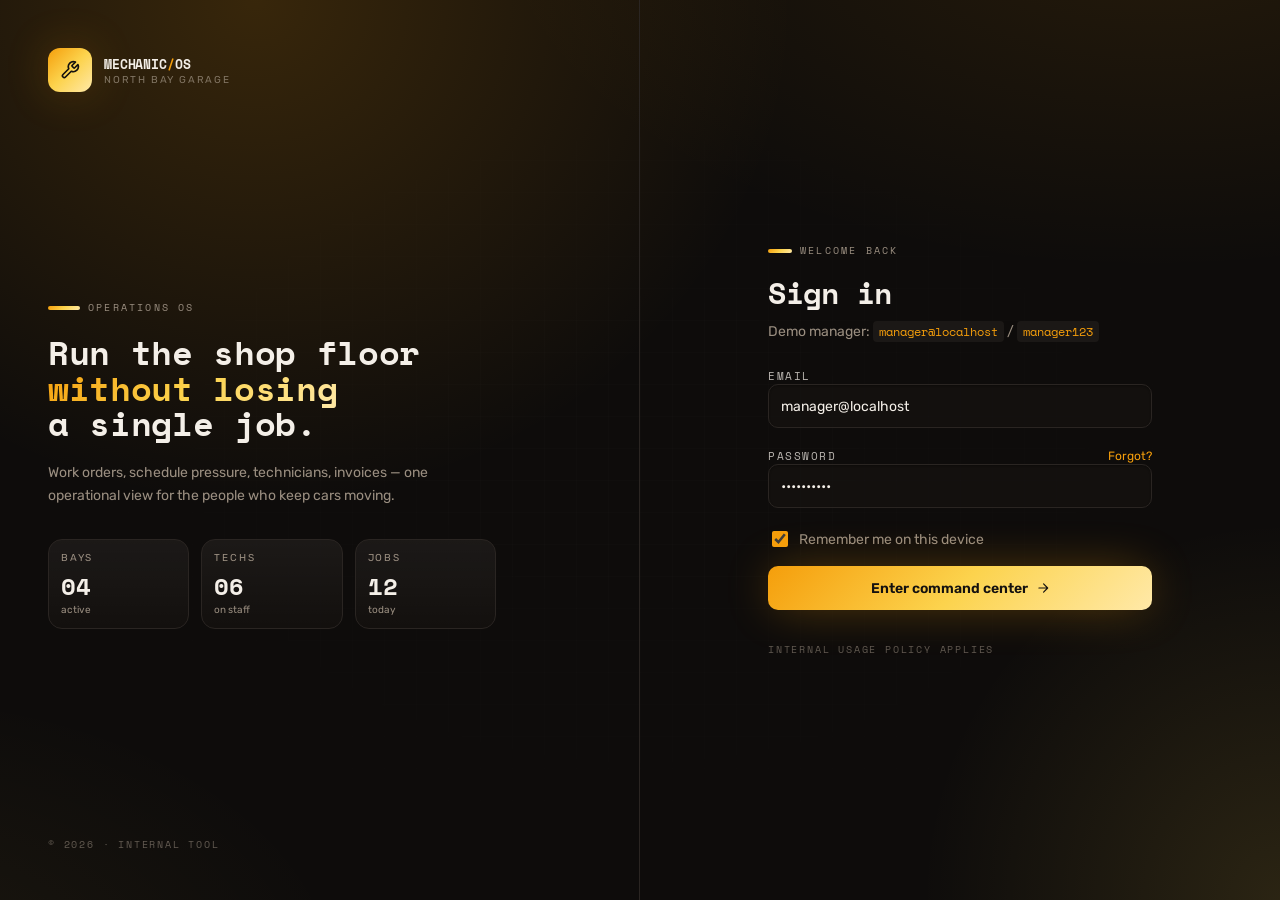
==== src/MechanicShop.Api/wwwroot/index.html @ 0b18bdd2 "Initial MechanicShop portfolio project" ====
<!doctype html>
<html lang="en">
  <head>
    <meta charset="utf-8" />
    <meta name="viewport" content="width=device-width, initial-scale=1" />
    <title>MechanicOS — Sign in</title>
    <meta
      name="description"
      content="Workshop operations command center for North Bay Garage."
    />
    <link rel="preconnect" href="https://fonts.googleapis.com" />
    <link rel="preconnect" href="https://fonts.gstatic.com" crossorigin />
    <link
      rel="stylesheet"
      href="https://fonts.googleapis.com/css2?family=Rubik:wght@400;500;600;700&family=Space+Mono:wght@400;700&display=swap"
    />
    <link rel="stylesheet" href="css/shared.css" />
    <link rel="stylesheet" href="css/index.css" />
  </head>
  <body>
    <div class="login">
      <div class="login__bg-ember"></div>
      <div class="login__bg-grid"></div>

      <aside class="login__brand-pane">
        <div class="login__brand">
          <div class="login__brand-logo" data-icon="wrench"></div>
          <div>
            <div class="brand-name">MECHANIC<span class="slash">/</span>OS</div>
            <div class="brand-sub">North Bay Garage</div>
          </div>
        </div>

        <div class="login__pitch">
          <div class="page-eyebrow">
            <span class="bar"></span><span class="label">Operations OS</span>
          </div>
          <h2 class="login__headline">
            Run the shop floor<br />
            <span class="text-gradient">without losing</span><br />
            a single job.
          </h2>
          <p class="login__sub">
            Work orders, schedule pressure, technicians, invoices — one
            operational view for the people who keep cars moving.
          </p>

          <div class="login__stats">
            <div class="login__stat">
              <div class="k">Bays</div>
              <div class="v">04</div>
              <div class="s">active</div>
            </div>
            <div class="login__stat">
              <div class="k">Techs</div>
              <div class="v">06</div>
              <div class="s">on staff</div>
            </div>
            <div class="login__stat">
              <div class="k">Jobs</div>
              <div class="v">12</div>
              <div class="s">today</div>
            </div>
          </div>
        </div>

        <div class="login__footer">
          © <span id="year"></span> · Internal tool
        </div>
      </aside>

      <section class="login__form-pane">
        <div class="login__form-wrap">
          <div class="page-eyebrow">
            <span class="bar" style="width: 24px"></span
            ><span class="label">Welcome back</span>
          </div>
          <h1 class="login__title">Sign in</h1>
          <p class="login__hint">
            Demo manager: <code class="login__code">manager@localhost</code> / <code class="login__code">manager123</code>
          </p>

          <form id="login-form" class="login__form">
            <div class="field">
              <label class="field-label">Email</label>
              <input
                id="email"
                class="input login__input"
                type="email"
                autocomplete="username"
              />
            </div>
            <div class="field">
              <div class="login__pwd-row">
                <label class="field-label">Password</label>
                <a class="login__forgot" href="#">Forgot?</a>
              </div>
              <input
                id="password"
                class="input login__input"
                type="password"
                autocomplete="current-password"
              />
            </div>
            <label class="login__remember">
              <input id="remember" type="checkbox" checked />
              Remember me on this device
            </label>
            <div id="login-error" class="login__error hidden"></div>
            <button type="submit" class="login__submit" id="login-submit">
              <span id="login-label">Enter command center</span>
              <span data-icon="arrowRt" data-size="14"></span>
            </button>
          </form>

          <p class="login__policy">Internal usage policy applies</p>
        </div>
      </section>
    </div>

    <script src="js/shared/templates.js"></script>
    <script src="js/shared/icons.js"></script>
    <script src="js/shared/session.js"></script>
    <script src="js/shared/components.js"></script>
    <script src="js/shared/utils.js"></script>
    <script src="js/shared/shell.js"></script>
    <script src="js/Api/core.js"></script>
    <script src="js/Api/auth.api.js"></script>
    <script src="js/index.js"></script>
  </body>
</html>
---- src/MechanicShop.Api/wwwroot/css/shared.css ----
:root{--canvas: #0E0C0B;--background: #0E0C0B;--foreground: #F4EFE8;--ink: #F4EFE8;--raised: #1B1816;--card: #161311;--popover: #1B1816;--secondary: #262220;--muted: #1F1B19;--muted-foreground: #9A8E80;--border: #2A2522;--input: #2A2522;--ring: #F59E0B;--primary: #F59E0B;--primary-foreground: #14110F;--primary-deep: #B26A00;--accent: #FCD34D;--accent-foreground: #14110F;--success: #34D399;--destructive: #F87171;--info: #60A5FA;--warning: #FBBF24;--sidebar: #0A0908;--sidebar-foreground: #B8AB9C;--sidebar-accent: #1F1B19;--sidebar-accent-foreground: #F4EFE8;--sidebar-border: #1C1816;--gradient-primary: linear-gradient(135deg, #F59E0B 0%, #FCD34D 50%, #FFE9A8 100%);--gradient-ember: radial-gradient(60% 80% at 20% 0%, rgba(245,158,11,.18), transparent 70%), radial-gradient(40% 60% at 100% 100%, rgba(252,211,77,.12), transparent 70%);--gradient-surface: linear-gradient(180deg, rgba(255,255,255,.04), rgba(255,255,255,0));--shadow-elegant: 0 20px 60px -20px rgba(0,0,0,.6), 0 1px 0 0 rgba(255,255,255,.04) inset;--shadow-glow: 0 0 48px -8px rgba(245,158,11,.45);--radius-sm: 6px;--radius-md: 10px;--radius-lg: 14px;--radius-xl: 18px;--radius-2xl: 24px;--font-sans: "Rubik", ui-sans-serif, system-ui, -apple-system, "Segoe UI", Roboto, sans-serif;--font-display: "Space Mono", ui-monospace, "JetBrains Mono", Menlo, monospace;--font-mono: "Space Mono", ui-monospace, Menlo, monospace}*{box-sizing:border-box;border-color:var(--border)}html,body{margin:0;padding:0}body{font-family:var(--font-sans);background:radial-gradient(1100px 600px at 90% -10%,rgba(245,158,11,.1),transparent 60%),radial-gradient(800px 500px at -10% 110%,rgba(252,211,77,.06),transparent 60%),var(--canvas);color:var(--foreground);-webkit-font-smoothing:antialiased;min-height:100vh}a{color:inherit;text-decoration:none}button{font:inherit;color:inherit;background:none;border:0;cursor:pointer}input,select,textarea{font:inherit;color:inherit}img,svg{display:block;max-width:100%}::selection{background:#f59e0b59;color:#fff7e6}h1,h2,h3{font-family:var(--font-display);letter-spacing:-.01em;margin:0}p{margin:0}ul{list-style:none;padding:0;margin:0}table{border-collapse:collapse;width:100%}.font-display{font-family:var(--font-display);letter-spacing:-.01em}.font-mono{font-family:var(--font-mono)}.tabular{font-variant-numeric:tabular-nums}.uppercase{text-transform:uppercase}.muted{color:var(--muted-foreground)}.ink{color:var(--ink)}.text-primary{color:var(--primary)}.text-success{color:var(--success)}.text-destructive{color:var(--destructive)}.text-warning{color:var(--warning)}.text-info{color:var(--info)}.text-gradient{background-image:var(--gradient-primary);-webkit-background-clip:text;background-clip:text;color:transparent}.hidden{display:none!important}.truncate{overflow:hidden;text-overflow:ellipsis;white-space:nowrap}*{scrollbar-width:thin;scrollbar-color:rgba(245,158,11,.45) transparent}*::-webkit-scrollbar{width:10px;height:10px}*::-webkit-scrollbar-thumb{background:linear-gradient(180deg,#f59e0b8c,#b26a008c);border-radius:999px;border:2px solid transparent;background-clip:padding-box}*::-webkit-scrollbar-thumb:hover{background:linear-gradient(180deg,#f59e0b,#b26a00);background-clip:padding-box}.app{display:flex;min-height:100vh}.sidebar{width:256px;flex-shrink:0;background:var(--sidebar);color:var(--sidebar-foreground);border-right:1px solid var(--sidebar-border);display:flex;flex-direction:column;position:sticky;top:0;height:100vh;z-index:30;transition:width .3s}.sidebar.collapsed{width:72px}.sidebar-brand{height:64px;padding:0 20px;display:flex;align-items:center;gap:12px;border-bottom:1px solid var(--sidebar-border)}.sidebar.collapsed .sidebar-brand{padding:0 12px;justify-content:center}.brand-logo{position:relative;height:36px;width:36px;flex-shrink:0;border-radius:var(--radius-lg);background:var(--gradient-primary);display:grid;place-items:center;color:var(--primary-foreground);font-family:var(--font-display);font-weight:700;box-shadow:var(--shadow-glow)}.brand-logo:after{content:"";position:absolute;bottom:-3px;right:-3px;height:10px;width:10px;border-radius:999px;background:var(--success);box-shadow:0 0 0 2px var(--sidebar);animation:ember 2.4s ease-in-out infinite}.brand-text{line-height:1.1;min-width:0}.brand-name{font-family:var(--font-display);font-size:13px;font-weight:700;color:var(--foreground);letter-spacing:-.01em}.brand-name .slash{color:var(--primary)}.brand-sub{font-size:10px;text-transform:uppercase;letter-spacing:.18em;color:#b8ab9c99}.sidebar.collapsed .brand-text{display:none}.sidebar-close{margin-left:auto;display:none;color:#b8ab9ccc}.side-nav{flex:1;overflow-y:auto;padding:20px 12px}.sidebar.collapsed .side-nav{padding:20px 8px}.side-group{margin-bottom:20px}.side-group-label{padding:0 12px 8px;font-family:var(--font-display);font-size:10px;text-transform:uppercase;letter-spacing:.18em;color:#b8ab9c73}.sidebar.collapsed .side-group-label{display:none}.side-link{position:relative;display:flex;align-items:center;gap:12px;padding:8px 12px;border-radius:var(--radius-lg);font-size:14px;font-weight:500;color:#b8ab9ccc;transition:all .2s;margin-bottom:2px}.sidebar.collapsed .side-link{justify-content:center;padding:0;height:40px}.side-link:hover{background:#ffffff08;color:var(--foreground)}.side-link svg{flex-shrink:0;color:#b8ab9c8c;transition:color .2s}.side-link:hover svg{color:var(--foreground)}.side-link.active{background:var(--sidebar-accent);color:var(--sidebar-accent-foreground)}.side-link.active svg{color:var(--primary)}.side-link.active:before{content:"";position:absolute;left:0;top:8px;bottom:8px;width:2px;border-radius:0 2px 2px 0;background:var(--gradient-primary)}.side-link.active:after{content:"";position:absolute;top:0;right:0;bottom:0;left:0;border-radius:var(--radius-lg);background:var(--gradient-primary);opacity:.04;pointer-events:none}.sidebar.collapsed .side-link-label{display:none}.sidebar.collapsed .moved-inline-096{display:none!important}.side-user{border-top:1px solid var(--sidebar-border);padding:12px}.side-user-card{display:flex;align-items:center;gap:12px;background:#ffffff05;border:1px solid rgba(255,255,255,.04);border-radius:var(--radius-lg);padding:8px}.sidebar.collapsed .side-user-card{padding:6px;justify-content:center}.avatar{height:36px;width:36px;flex-shrink:0;border-radius:var(--radius-lg);background:var(--gradient-primary);color:var(--primary-foreground);display:grid;place-items:center;font-family:var(--font-display);font-weight:700;font-size:13px}.avatar.round{border-radius:999px}.avatar.sm{height:28px;width:28px;font-size:11px}.avatar.lg{height:80px;width:80px;border-radius:var(--radius-2xl);font-size:28px;box-shadow:var(--shadow-glow)}.side-user-info{min-width:0;line-height:1.1;flex:1}.side-user-name{font-size:13px;font-weight:500;color:var(--foreground)}.side-user-role{font-size:10px;text-transform:uppercase;letter-spacing:.14em;color:#b8ab9c8c}.sidebar.collapsed .side-user-info{display:none}.icon-btn{height:32px;width:32px;display:grid;place-items:center;border-radius:var(--radius-md);color:#b8ab9c99;transition:all .15s}.icon-btn:hover{color:var(--foreground);background:#ffffff0d}.main{flex:1;min-width:0;display:flex;flex-direction:column;position:relative}.main:before{content:"";position:absolute;top:0;right:0;bottom:0;left:0;background:var(--gradient-ember);opacity:.9;pointer-events:none}.main:after{content:"";position:absolute;top:0;right:0;bottom:0;left:0;pointer-events:none;opacity:.4;background-image:linear-gradient(rgba(255,255,255,.025) 1px,transparent 1px),linear-gradient(90deg,rgba(255,255,255,.025) 1px,transparent 1px);background-size:32px 32px;-webkit-mask-image:radial-gradient(ellipse at top,black 30%,transparent 75%);mask-image:radial-gradient(ellipse at top,black 30%,transparent 75%)}.topbar{position:sticky;top:0;z-index:20;height:64px;display:flex;align-items:center;gap:12px;padding:0 32px;border-bottom:1px solid var(--border);background:#0e0c0bb3;-webkit-backdrop-filter:blur(24px);backdrop-filter:blur(24px)}.topbar-menu,.topbar-toggle{height:36px;width:36px;display:grid;place-items:center;border-radius:var(--radius-md);border:1px solid var(--border);background:#16131199;color:var(--muted-foreground);transition:all .15s}.topbar-menu{display:none;color:var(--foreground)}.topbar-toggle{color:var(--muted-foreground)}.topbar-menu:hover,.topbar-toggle:hover{color:var(--foreground);border-color:#f59e0b4d}.topbar-crumb{display:flex;align-items:center;gap:8px;font-size:14px;min-width:0}.crumb-group{font-family:var(--font-display);font-size:12px;text-transform:uppercase;letter-spacing:.18em;color:#9a8e80b3;flex-shrink:0}.crumb-sep{color:#9a8e8066;flex-shrink:0}.crumb-active{color:var(--foreground);font-weight:500}.topbar-right{margin-left:auto;display:flex;align-items:center;gap:8px}.topbar-pill{display:flex;align-items:center;gap:8px;height:40px;padding:0 12px;border-radius:var(--radius-lg);border:1px solid var(--border);background:#16131199;font-size:12px}.topbar-pill .dot{height:6px;width:6px;border-radius:999px;background:var(--success);animation:ember 2.4s ease-in-out infinite}.topbar-pill .label{color:var(--muted-foreground);font-family:var(--font-display);text-transform:uppercase;letter-spacing:.14em;font-size:10px}.topbar-pill .date{color:#f4efe8cc;font-variant-numeric:tabular-nums}.bell-btn{position:relative;height:40px;width:40px;display:grid;place-items:center;border-radius:var(--radius-lg);border:1px solid var(--border);background:#16131199;color:var(--foreground);transition:all .15s}.bell-btn:hover{border-color:#f59e0b4d;background:var(--card)}.bell-btn:after{content:"";position:absolute;top:8px;right:8px;height:8px;width:8px;border-radius:999px;background:var(--primary);box-shadow:0 0 0 2px var(--canvas);animation:ember 2.4s ease-in-out infinite}.topbar-user{height:40px;padding:0 10px;display:flex;align-items:center;gap:10px;border-radius:var(--radius-lg);border:1px solid var(--border);background:#16131199}.topbar-user .avatar{height:28px;width:28px;border-radius:var(--radius-md);font-size:11px}.topbar-user-text{line-height:1.1;padding-right:4px}.topbar-user-text .n{font-size:12px;font-weight:500;color:var(--foreground)}.topbar-user-text .r{font-size:10px;text-transform:uppercase;letter-spacing:.12em;color:var(--muted-foreground)}.qc-wrap{position:relative}.qc-btn{height:40px;padding:0 14px;display:inline-flex;align-items:center;gap:8px;border-radius:var(--radius-lg);background:var(--gradient-primary);color:var(--primary-foreground);font-size:13px;font-weight:500;box-shadow:var(--shadow-glow);transition:opacity .15s}.qc-btn:hover{opacity:.95}.qc-menu{position:absolute;right:0;top:48px;width:288px;z-index:40;border-radius:var(--radius-xl);border:1px solid var(--border);background:var(--popover);box-shadow:var(--shadow-elegant);overflow:hidden;animation:fade-up .3s ease both}.qc-menu-head{padding:8px 12px;border-bottom:1px solid var(--border);font-family:var(--font-display);font-size:10px;text-transform:uppercase;letter-spacing:.22em;color:var(--muted-foreground)}.qc-list{padding:6px}.qc-item{display:flex;align-items:center;gap:12px;padding:8px 10px;border-radius:var(--radius-lg);transition:background .15s}.qc-item:hover{background:var(--raised)}.qc-icon{height:32px;width:32px;border-radius:var(--radius-md);background:var(--raised);color:var(--primary);display:grid;place-items:center;transition:background .15s}.qc-item:hover .qc-icon{background:#f59e0b1a}.qc-text{flex:1;min-width:0}.qc-label{font-size:13px;color:var(--foreground);font-weight:500}.qc-hint{font-size:11px;color:var(--muted-foreground)}.page-head{position:relative;padding:32px 32px 20px;display:flex;align-items:flex-end;justify-content:space-between;gap:12px;flex-wrap:wrap}.page-eyebrow{display:flex;align-items:center;gap:8px;margin-bottom:8px}.page-eyebrow .bar{height:4px;width:32px;border-radius:999px;background:var(--gradient-primary)}.page-eyebrow .label{font-family:var(--font-display);font-size:10px;text-transform:uppercase;letter-spacing:.22em;color:var(--muted-foreground)}.page-title{font-family:var(--font-display);font-size:20px;font-weight:700;letter-spacing:-.01em;color:var(--foreground)}.page-actions{display:flex;align-items:center;gap:8px;flex-wrap:wrap}.page-body{position:relative;padding:0 32px 48px;animation:fade-up .45s cubic-bezier(.2,.8,.2,1) both}@media (min-width: 640px){.page-title{font-size:24px}}@media (min-width: 1024px){.page-title{font-size:28px}}.btn{display:inline-flex;align-items:center;justify-content:center;gap:6px;height:36px;padding:0 16px;border-radius:var(--radius-md);font-size:14px;font-weight:500;transition:all .15s;white-space:nowrap}.btn:disabled{opacity:.5;pointer-events:none}.btn-primary{background:var(--gradient-primary);color:var(--primary-foreground);box-shadow:var(--shadow-glow)}.btn-primary:hover{opacity:.95}.btn-outline{border:1px solid var(--border);background:var(--card);color:var(--foreground)}.btn-outline:hover{background:var(--raised);border-color:#f59e0b66}.btn-ghost{color:var(--foreground)}.btn-ghost:hover{background:var(--raised)}.btn-destructive{background:var(--destructive);color:#2a0b0b}.btn-destructive:hover{opacity:.95}.btn-success{background:var(--success);color:#06281c;box-shadow:0 0 20px -4px #34d39980}.btn-success:hover{opacity:.95}.btn-sm{height:32px;padding:0 12px;font-size:12px}.panel{position:relative;background:var(--card);border:1px solid var(--border);border-radius:var(--radius-xl);overflow:hidden;background-image:var(--gradient-surface)}.panel-head{display:flex;align-items:center;justify-content:space-between;gap:12px;padding:14px 20px;border-bottom:1px solid var(--border)}.panel-title{font-family:var(--font-display);font-size:13px;font-weight:700;text-transform:uppercase;letter-spacing:.14em;color:var(--foreground)}.panel-sub{font-size:12px;color:var(--muted-foreground);margin-top:4px}.panel-body{padding:16px}.field-label{font-family:var(--font-display);font-size:11px;text-transform:uppercase;letter-spacing:.14em;color:#f4efe8bf;display:block}.field{margin-bottom:4px}.field-control{margin-top:6px}.field-error{margin-top:4px;font-size:11px;color:var(--destructive)}.field-hint{margin-top:4px;font-size:11px;color:var(--muted-foreground)}.input{height:40px;width:100%;border-radius:var(--radius-md);border:1px solid var(--border);background:var(--raised);padding:0 12px;font-size:14px;color:var(--foreground);box-shadow:inset 0 1px 2px #0000004d;transition:all .15s}.input::placeholder{color:#9a8e80b3}.input:hover{border-color:#f59e0b99;background:var(--card)}.input:focus{outline:none;border-color:#f59e0bb3;background:var(--card);box-shadow:0 0 0 3px #f59e0b33}.input-with-icon{position:relative}.input-with-icon .input{padding-left:36px}.input-with-icon>svg{position:absolute;left:12px;top:50%;transform:translateY(-50%);color:var(--muted-foreground);pointer-events:none}select.input{-webkit-appearance:none;-moz-appearance:none;appearance:none;background-image:linear-gradient(45deg,transparent 50%,var(--muted-foreground) 50%),linear-gradient(135deg,var(--muted-foreground) 50%,transparent 50%);background-position:calc(100% - 18px) center,calc(100% - 13px) center;background-size:5px 5px;background-repeat:no-repeat;padding-right:32px}.search{position:relative}.search .input{height:36px;padding-left:32px;background:#1b181699}.search>svg{position:absolute;left:10px;top:50%;transform:translateY(-50%);color:var(--muted-foreground)}.data-table{width:100%;font-size:14px}.data-table thead{background:#1b181699}.data-table th{text-align:left;font-weight:500;padding:10px 16px;font-size:12px;text-transform:uppercase;letter-spacing:.08em;color:var(--muted-foreground)}.data-table td{padding:12px 16px;border-top:1px solid var(--border)}.data-table tbody tr{transition:background .15s}.data-table tbody tr:hover{background:var(--raised)}.data-table .sub{font-size:11px;color:var(--muted-foreground);margin-top:2px}.row-hover{transition:background .15s}.row-hover:hover{background:var(--raised)}.divide-y>*+*{border-top:1px solid var(--border)}.chip{display:inline-flex;align-items:center;gap:6px;padding:2px 8px;border-radius:var(--radius-md);font-size:12px;font-weight:500;box-shadow:inset 0 0 0 1px transparent}.chip .dot{height:6px;width:6px;border-radius:999px}.chip.scheduled{background:#60a5fa1a;color:var(--info);box-shadow:inset 0 0 0 1px #60a5fa40}.chip.scheduled .dot{background:var(--info)}.chip.inprogress{background:#fbbf2426;color:var(--warning);box-shadow:inset 0 0 0 1px #fbbf2459}.chip.inprogress .dot{background:var(--warning)}.chip.completed{background:#34d3991f;color:var(--success);box-shadow:inset 0 0 0 1px #34d3994d}.chip.completed .dot{background:var(--success)}.chip.cancelled{background:var(--muted);color:var(--muted-foreground);box-shadow:inset 0 0 0 1px var(--border)}.chip.cancelled .dot{background:var(--muted-foreground)}.chip.unpaid{background:#f871711a;color:var(--destructive);box-shadow:inset 0 0 0 1px #f8717140}.chip.unpaid .dot{background:var(--destructive)}.chip.paid{background:#34d3991f;color:var(--success);box-shadow:inset 0 0 0 1px #34d3994d}.chip.paid .dot{background:var(--success)}.chip.refunded{background:var(--muted);color:var(--muted-foreground);box-shadow:inset 0 0 0 1px var(--border)}.chip.refunded .dot{background:var(--muted-foreground)}.role-pill{display:inline-flex;align-items:center;padding:2px 8px;border-radius:var(--radius-md);background:#f59e0b1a;color:var(--primary);font-size:12px;font-weight:500;box-shadow:inset 0 0 0 1px #f59e0b40}.modal-root{position:fixed;top:0;right:0;bottom:0;left:0;z-index:50;animation:fade-in .25s ease both}.modal-backdrop{position:absolute;top:0;right:0;bottom:0;left:0;background:#0e0c0bd9;-webkit-backdrop-filter:blur(10px);backdrop-filter:blur(10px)}.confirm-backdrop{background:#000000b3}.modal-grid{position:fixed;top:0;right:0;bottom:0;left:0;display:grid;place-items:center;padding:16px;pointer-events:none}.modal-card{pointer-events:auto;position:relative;width:100%;background:var(--card);border:1px solid var(--border);border-radius:var(--radius-xl);overflow:hidden;box-shadow:var(--shadow-elegant);display:flex;flex-direction:column;max-height:calc(100dvh - 32px);animation:fade-up .35s cubic-bezier(.2,.8,.2,1) both}.modal-card.sm{max-width:28rem}.modal-card.md{max-width:36rem}.modal-card.lg{max-width:48rem}.modal-card.xl{max-width:64rem}.modal-head{display:flex;align-items:flex-start;gap:12px;padding:16px 24px;border-bottom:1px solid var(--border);background-image:var(--gradient-surface)}.modal-title{font-family:var(--font-display);font-size:18px;font-weight:700;color:var(--foreground);letter-spacing:-.01em}.modal-sub{font-size:12px;color:var(--muted-foreground);margin-top:2px}.modal-close{height:32px;width:32px;display:grid;place-items:center;border-radius:var(--radius-md);color:var(--muted-foreground);margin-left:auto;flex-shrink:0}.modal-close:hover{color:var(--foreground);background:var(--raised)}.modal-body{padding:24px;overflow-y:auto;flex:1;min-height:0;background:var(--card)}.modal-foot{display:flex;align-items:center;justify-content:flex-end;gap:8px;padding:14px 24px;border-top:1px solid var(--border);background:#1b181666}.confirm-card{max-width:28rem}.confirm-body{display:flex;gap:16px;padding:20px}.confirm-icon{height:40px;width:40px;flex-shrink:0;border-radius:var(--radius-lg);display:grid;place-items:center;box-shadow:inset 0 0 0 1px #f871714d;background:#f871711a;color:var(--destructive)}.confirm-title{font-family:var(--font-display);font-size:16px;font-weight:700;color:var(--foreground)}.confirm-desc{font-size:14px;color:var(--muted-foreground);margin-top:6px;line-height:1.5}.toast{position:fixed;bottom:24px;right:24px;z-index:60;background:var(--foreground);color:var(--background);font-size:14px;padding:10px 16px;border-radius:var(--radius-md);box-shadow:0 10px 30px -5px #00000080;display:flex;align-items:center;gap:8px;animation:fade-up .35s cubic-bezier(.2,.8,.2,1) both}.toast svg{color:var(--success)}.lift{transition:transform .24s cubic-bezier(.2,.8,.2,1),box-shadow .24s,border-color .24s}.lift:hover{transform:translateY(-2px);box-shadow:var(--shadow-elegant);border-color:#f59e0b59}.shadow-glow{box-shadow:var(--shadow-glow)}.gradient-primary{background:var(--gradient-primary)}@keyframes fade-up{0%{opacity:0;transform:translateY(10px)}to{opacity:1;transform:translateY(0)}}@keyframes fade-in{0%{opacity:0}to{opacity:1}}@keyframes ember{0%,to{opacity:.6}50%{opacity:1}}@keyframes spin{to{transform:rotate(360deg)}}.spin{animation:spin 1s linear infinite}.fade-up{animation:fade-up .45s cubic-bezier(.2,.8,.2,1) both}.fade-in{animation:fade-in .3s ease both}@media (max-width: 1023.98px){.sidebar{position:fixed;left:0;top:0;transform:translate(-100%);transition:transform .3s}.sidebar.open{transform:translate(0)}.sidebar-backdrop{position:fixed;top:0;right:0;bottom:0;left:0;z-index:25;background:#0009;-webkit-backdrop-filter:blur(4px);backdrop-filter:blur(4px)}.topbar{padding:0 16px}.topbar-menu{display:grid}.topbar-toggle{display:none}.sidebar-close{display:grid;place-items:center;height:32px;width:32px}.page-head{padding:24px 16px 16px}.page-body{padding:0 16px 48px}}@media (min-width: 640px){.modal-grid{padding:24px}.modal-card{max-height:calc(100dvh - 48px)}}@media (min-width: 1024px){.modal-grid{padding:32px}}@media (max-width: 640px){.topbar-pill,.topbar-user,.bell-btn,.crumb-group,.crumb-sep,.qc-btn .qc-btn-label{display:none}}

/* ------------------------------------------------------------------
   V1 surface parity: use the same glass/transparent panel treatment
   that is already approved on Customers, across every pure-HTML page.
   Do not change fonts, spacing, sidebar, or page layout here.
   ------------------------------------------------------------------ */
.panel {
  background-color: transparent !important;
  background-image: var(--gradient-surface) !important;
  border-color: var(--border) !important;
  border-radius: var(--radius-xl) !important;
  box-shadow: none !important;
  backdrop-filter: none !important;
  -webkit-backdrop-filter: none !important;
}

.panel-head {
  background: transparent !important;
}

/* Global topbar responsive fix: prevent the user identity text from wrapping into the avatar. */
.topbar-user {
  flex-shrink: 0;
  min-width: 0;
}

.topbar-user-text {
  min-width: 0;
  max-width: 124px;
}

.topbar-user-text .n,
.topbar-user-text .r {
  display: block;
  overflow: hidden;
  text-overflow: ellipsis;
  white-space: nowrap;
}

@media (max-width: 1280px) {
  .topbar-user-text { max-width: 96px; }
}

/* Global delete-confirm cancel hover */
.confirm-body + .modal-foot [data-close] {
  border: 1px solid transparent;
  background: rgba(22,19,17,.45);
  transition: background .15s, border-color .15s, color .15s;
}
.confirm-body + .modal-foot [data-close]:hover {
  border-color: rgba(248,113,113,.4);
  background: rgba(248,113,113,.1);
  color: var(--destructive);
}
---- src/MechanicShop.Api/wwwroot/css/index.css ----
.login {
  min-height: 100vh; position: relative; overflow: hidden;
  display: grid; grid-template-columns: 1fr;
}
@media (min-width: 1024px) { .login { grid-template-columns: 1fr 1fr; } }
.login__bg-ember { position: absolute; inset: 0; background: var(--gradient-ember); pointer-events: none; }
.login__bg-grid {
  position: absolute; inset: 0; opacity: .4; pointer-events: none;
  background-image:
    linear-gradient(rgba(255,255,255,.025) 1px, transparent 1px),
    linear-gradient(90deg, rgba(255,255,255,.025) 1px, transparent 1px);
  background-size: 32px 32px;
  -webkit-mask-image: radial-gradient(ellipse at center, black 20%, transparent 70%);
          mask-image: radial-gradient(ellipse at center, black 20%, transparent 70%);
}
.login__brand-pane {
  display: none; padding: 48px; flex-direction: column; justify-content: space-between;
  position: relative; border-right: 1px solid var(--border);
}
@media (min-width: 1024px) { .login__brand-pane { display: flex; } }
.login__brand { position: relative; display: flex; align-items: center; gap: 12px; }
.login__brand-logo {
  height: 44px; width: 44px; border-radius: 12px; background: var(--gradient-primary);
  display: grid; place-items: center; color: var(--primary-foreground); box-shadow: var(--shadow-glow);
}
.login__pitch { position: relative; max-width: 28rem; }
.login__headline {
  font-family: var(--font-display); font-size: 34px; line-height: 1.05; font-weight: 700;
  letter-spacing: -.01em; color: var(--foreground); margin-top: 20px;
}
.login__sub { color: var(--muted-foreground); margin-top: 20px; font-size: 14px; line-height: 1.6; }
.login__stats { display: grid; grid-template-columns: repeat(3, 1fr); gap: 12px; margin-top: 32px; }
.login__stat {
  border-radius: 14px; border: 1px solid var(--border);
  background: rgba(22,19,17,.6); background-image: var(--gradient-surface); padding: 12px;
}
.login__stat .k { font-size: 10px; text-transform: uppercase; letter-spacing: .18em; color: var(--muted-foreground); }
.login__stat .v { font-family: var(--font-display); font-size: 24px; font-weight: 700; color: var(--foreground); margin-top: 4px; }
.login__stat .s { font-size: 10px; color: var(--muted-foreground); }
.login__footer {
  position: relative; font-family: var(--font-display); font-size: 10px;
  text-transform: uppercase; letter-spacing: .18em; color: rgba(154,142,128,.6);
}

.login__form-pane { position: relative; display: flex; align-items: center; justify-content: center; padding: 40px 24px; }
.login__form-wrap { width: 100%; max-width: 24rem; }
.login__title { font-family: var(--font-display); font-size: 30px; font-weight: 700; color: var(--foreground); margin-top: 12px; letter-spacing: -.01em; }
.login__hint { font-size: 14px; color: var(--muted-foreground); margin-top: 8px; }
.login__code { padding: 2px 6px; border-radius: 4px; background: var(--raised); color: var(--primary); font-family: var(--font-mono); font-size: 12px; }
.login__form { margin-top: 28px; display: flex; flex-direction: column; gap: 16px; }
.login__pwd-row { display: flex; align-items: center; justify-content: space-between; }
.login__forgot { font-size: 12px; color: var(--primary); }
.login__forgot:hover { text-decoration: underline; }
.login__input { height: 44px; border-radius: 10px; background: rgba(22,19,17,.6); }
.login__remember { display: flex; align-items: center; gap: 8px; font-size: 14px; color: var(--muted-foreground); }
.login__remember input { height: 16px; width: 16px; accent-color: var(--primary); }
.login__error {
  display: flex; align-items: flex-start; gap: 8px;
  border-radius: 10px; background: rgba(248,113,113,.1); border: 1px solid rgba(248,113,113,.3);
  padding: 8px 12px; font-size: 14px; color: var(--destructive); animation: fade-in .3s ease both;
}
.login__submit {
  height: 44px; width: 100%; border-radius: 10px; background: var(--gradient-primary);
  color: var(--primary-foreground); font-size: 14px; font-weight: 600;
  display: inline-flex; align-items: center; justify-content: center; gap: 8px;
  box-shadow: var(--shadow-glow); transition: opacity .15s;
}
.login__submit:hover { opacity: .95; }
.login__submit:disabled { opacity: .7; pointer-events: none; }
.login__policy { margin-top: 32px; font-family: var(--font-display); font-size: 10px; text-transform: uppercase; letter-spacing: .18em; color: rgba(154,142,128,.6); }
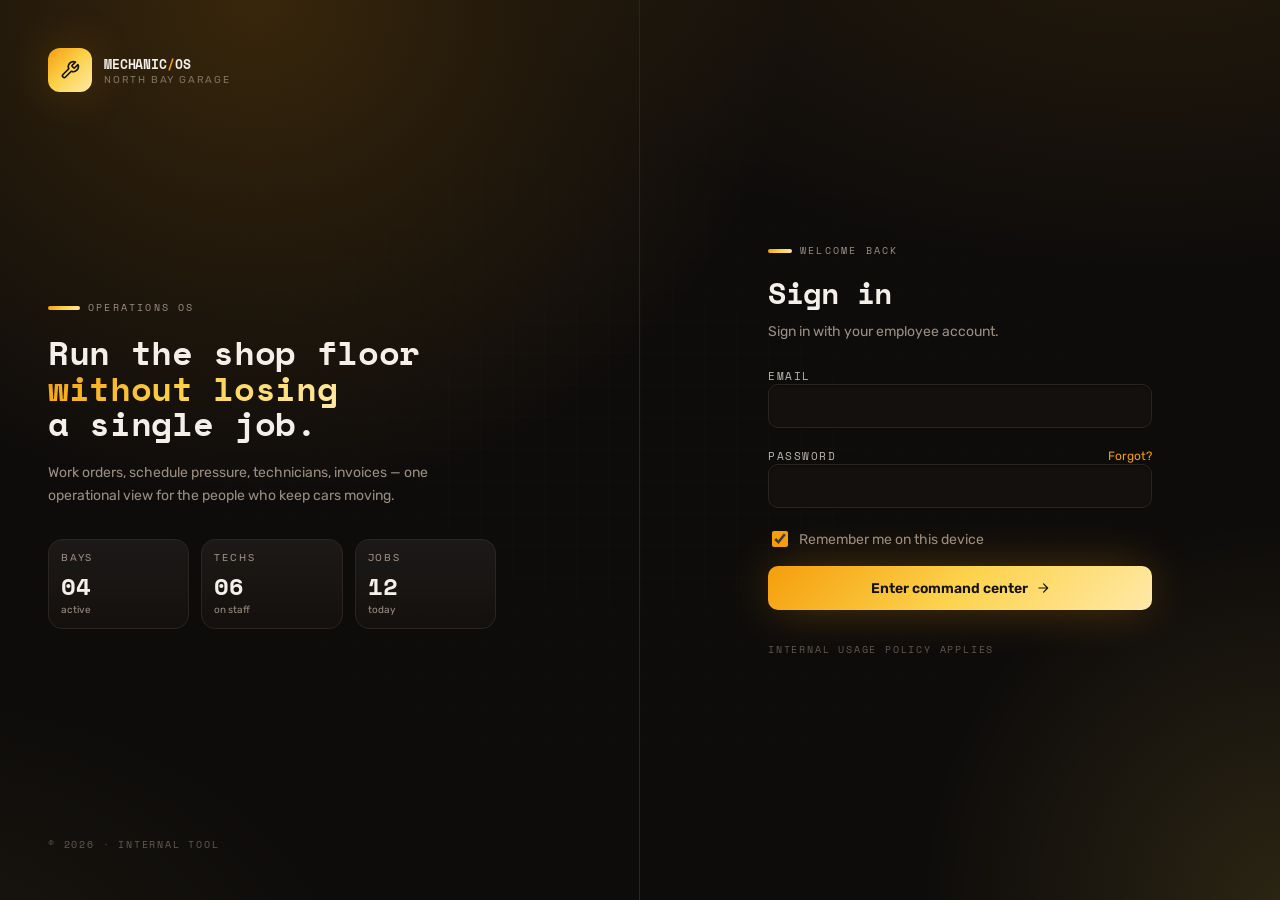
==== commit c25a25c9: "Harden labor auth and refresh sessions" ====
--- a/src/MechanicShop.Api/wwwroot/index.html
+++ b/src/MechanicShop.Api/wwwroot/index.html
@@ -77,7 +77,7 @@
           </div>
           <h1 class="login__title">Sign in</h1>
           <p class="login__hint">
-            Demo manager: <code class="login__code">manager@localhost</code> / <code class="login__code">manager123</code>
+            Sign in with your employee account.
           </p>
 
           <form id="login-form" class="login__form">
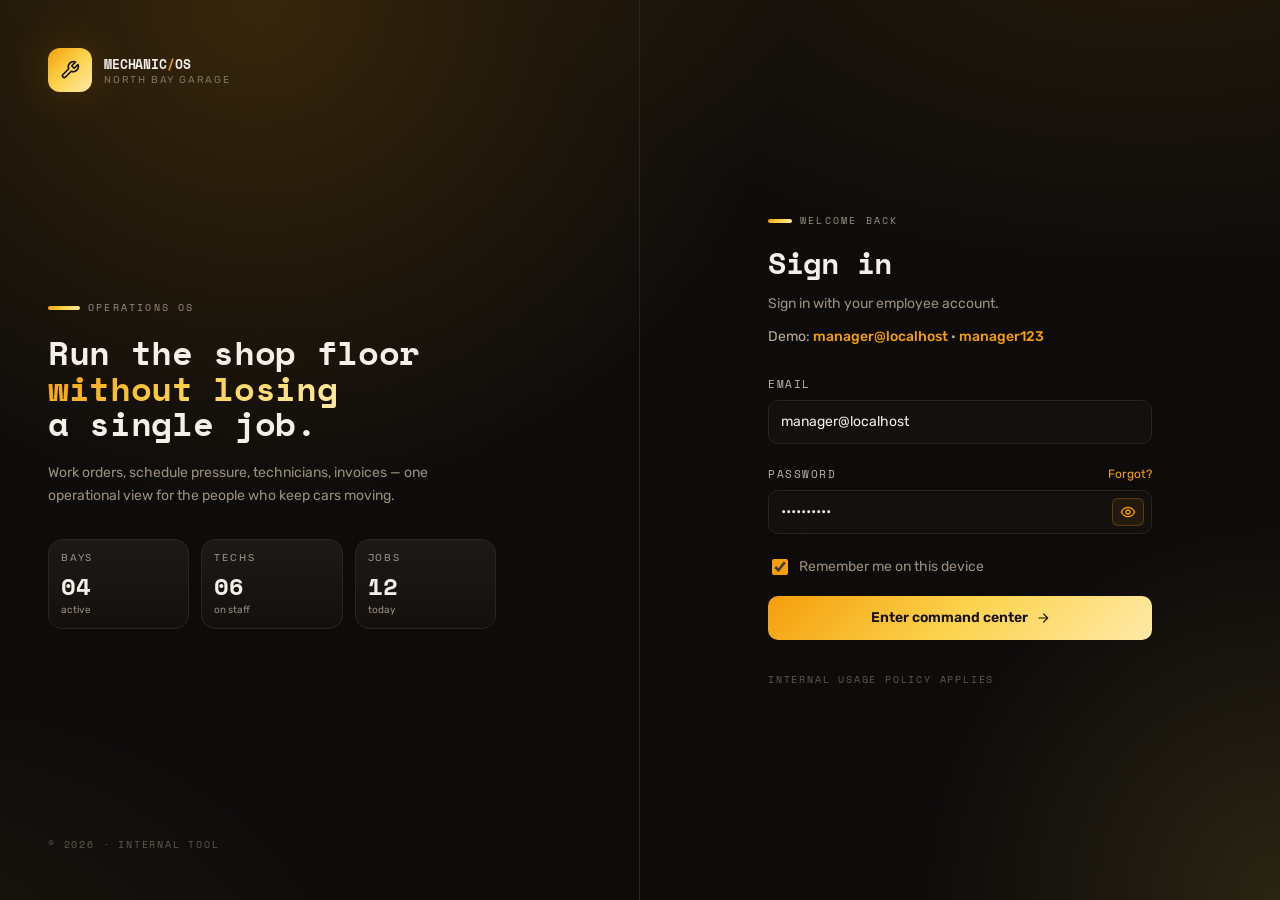
==== commit c7523501: "Fix demo authentication and hosted frontend routing" ====
--- a/src/MechanicShop.Api/wwwroot/index.html
+++ b/src/MechanicShop.Api/wwwroot/index.html
@@ -4,6 +4,17 @@
     <meta charset="utf-8" />
     <meta name="viewport" content="width=device-width, initial-scale=1" />
     <title>MechanicOS — Sign in</title>
+    <script>
+      // Some hosts serve the app from a sub-path like /demo. If the URL has no
+      // trailing slash, relative CSS/JS resolve from the domain root and the page
+      // looks blank. Normalize early before assets load.
+      (() => {
+        const last = location.pathname.split("/").pop();
+        if (last && !last.includes(".") && !location.pathname.endsWith("/")) {
+          location.replace(`${location.pathname}/${location.search}${location.hash}`);
+        }
+      })();
+    </script>
     <meta
       name="description"
       content="Workshop operations command center for North Bay Garage."
@@ -76,8 +87,9 @@
             ><span class="label">Welcome back</span>
           </div>
           <h1 class="login__title">Sign in</h1>
-          <p class="login__hint">
-            Sign in with your employee account.
+          <p class="login__hint login__hint--inline">
+            <span>Sign in with your employee account.</span>
+            <span class="login__demo-note">Demo: <strong>manager@localhost</strong> · <strong>manager123</strong></span>
           </p>
 
           <form id="login-form" class="login__form">
@@ -88,6 +100,7 @@
                 class="input login__input"
                 type="email"
                 autocomplete="username"
+                value="manager@localhost"
               />
             </div>
             <div class="field">
@@ -95,12 +108,23 @@
                 <label class="field-label">Password</label>
                 <a class="login__forgot" href="#">Forgot?</a>
               </div>
-              <input
-                id="password"
-                class="input login__input"
-                type="password"
-                autocomplete="current-password"
-              />
+              <div class="login__password-control">
+                <input
+                  id="password"
+                  class="input login__input"
+                  type="password"
+                  autocomplete="current-password"
+                  value="manager123"
+                />
+                <button
+                  class="login__password-toggle"
+                  type="button"
+                  id="password-toggle"
+                  aria-label="Show password"
+                >
+                  <span id="password-toggle-icon"></span>
+                </button>
+              </div>
             </div>
             <label class="login__remember">
               <input id="remember" type="checkbox" checked />
--- a/src/MechanicShop.Api/wwwroot/css/index.css
+++ b/src/MechanicShop.Api/wwwroot/css/index.css
@@ -46,12 +46,27 @@
 .login__form-wrap { width: 100%; max-width: 24rem; }
 .login__title { font-family: var(--font-display); font-size: 30px; font-weight: 700; color: var(--foreground); margin-top: 12px; letter-spacing: -.01em; }
 .login__hint { font-size: 14px; color: var(--muted-foreground); margin-top: 8px; }
+.login__hint--inline { display: flex; align-items: center; gap: 10px; flex-wrap: wrap; line-height: 1.6; }
+.login__demo-note { color: #b8ab9c; white-space: nowrap; }
+.login__demo-note strong { color: var(--primary); font-weight: 500; }
 .login__code { padding: 2px 6px; border-radius: 4px; background: var(--raised); color: var(--primary); font-family: var(--font-mono); font-size: 12px; }
-.login__form { margin-top: 28px; display: flex; flex-direction: column; gap: 16px; }
-.login__pwd-row { display: flex; align-items: center; justify-content: space-between; }
+.login__form { margin-top: 28px; display: flex; flex-direction: column; gap: 18px; }
+.login__form .field-label { margin-bottom: 8px; }
+.login__pwd-row { display: flex; align-items: center; justify-content: space-between; margin-bottom: 8px; }
+.login__pwd-row .field-label { margin-bottom: 0; }
 .login__forgot { font-size: 12px; color: var(--primary); }
 .login__forgot:hover { text-decoration: underline; }
 .login__input { height: 44px; border-radius: 10px; background: rgba(22,19,17,.6); }
+.login__input:hover { border-color: rgba(245,158,11,.45); background: rgba(22,19,17,.72); }
+.login__password-control { position: relative; }
+.login__password-control .login__input { padding-right: 48px; }
+.login__password-toggle {
+  position: absolute; right: 8px; top: 50%; transform: translateY(-50%);
+  height: 28px; width: 32px; display: grid; place-items: center; border-radius: 6px;
+  border: 1px solid rgba(245,158,11,.28); background: rgba(245,158,11,.07); color: var(--primary);
+  transition: background .15s, border-color .15s, color .15s;
+}
+.login__password-toggle:hover { border-color: rgba(245,158,11,.45); background: rgba(245,158,11,.11); color: var(--accent); }
 .login__remember { display: flex; align-items: center; gap: 8px; font-size: 14px; color: var(--muted-foreground); }
 .login__remember input { height: 16px; width: 16px; accent-color: var(--primary); }
 .login__error {
@@ -63,8 +78,8 @@
   height: 44px; width: 100%; border-radius: 10px; background: var(--gradient-primary);
   color: var(--primary-foreground); font-size: 14px; font-weight: 600;
   display: inline-flex; align-items: center; justify-content: center; gap: 8px;
-  box-shadow: var(--shadow-glow); transition: opacity .15s;
+  box-shadow: none; transition: opacity .15s, filter .15s;
 }
-.login__submit:hover { opacity: .95; }
+.login__submit:hover { opacity: .96; filter: brightness(1.02); }
 .login__submit:disabled { opacity: .7; pointer-events: none; }
 .login__policy { margin-top: 32px; font-family: var(--font-display); font-size: 10px; text-transform: uppercase; letter-spacing: .18em; color: rgba(154,142,128,.6); }
